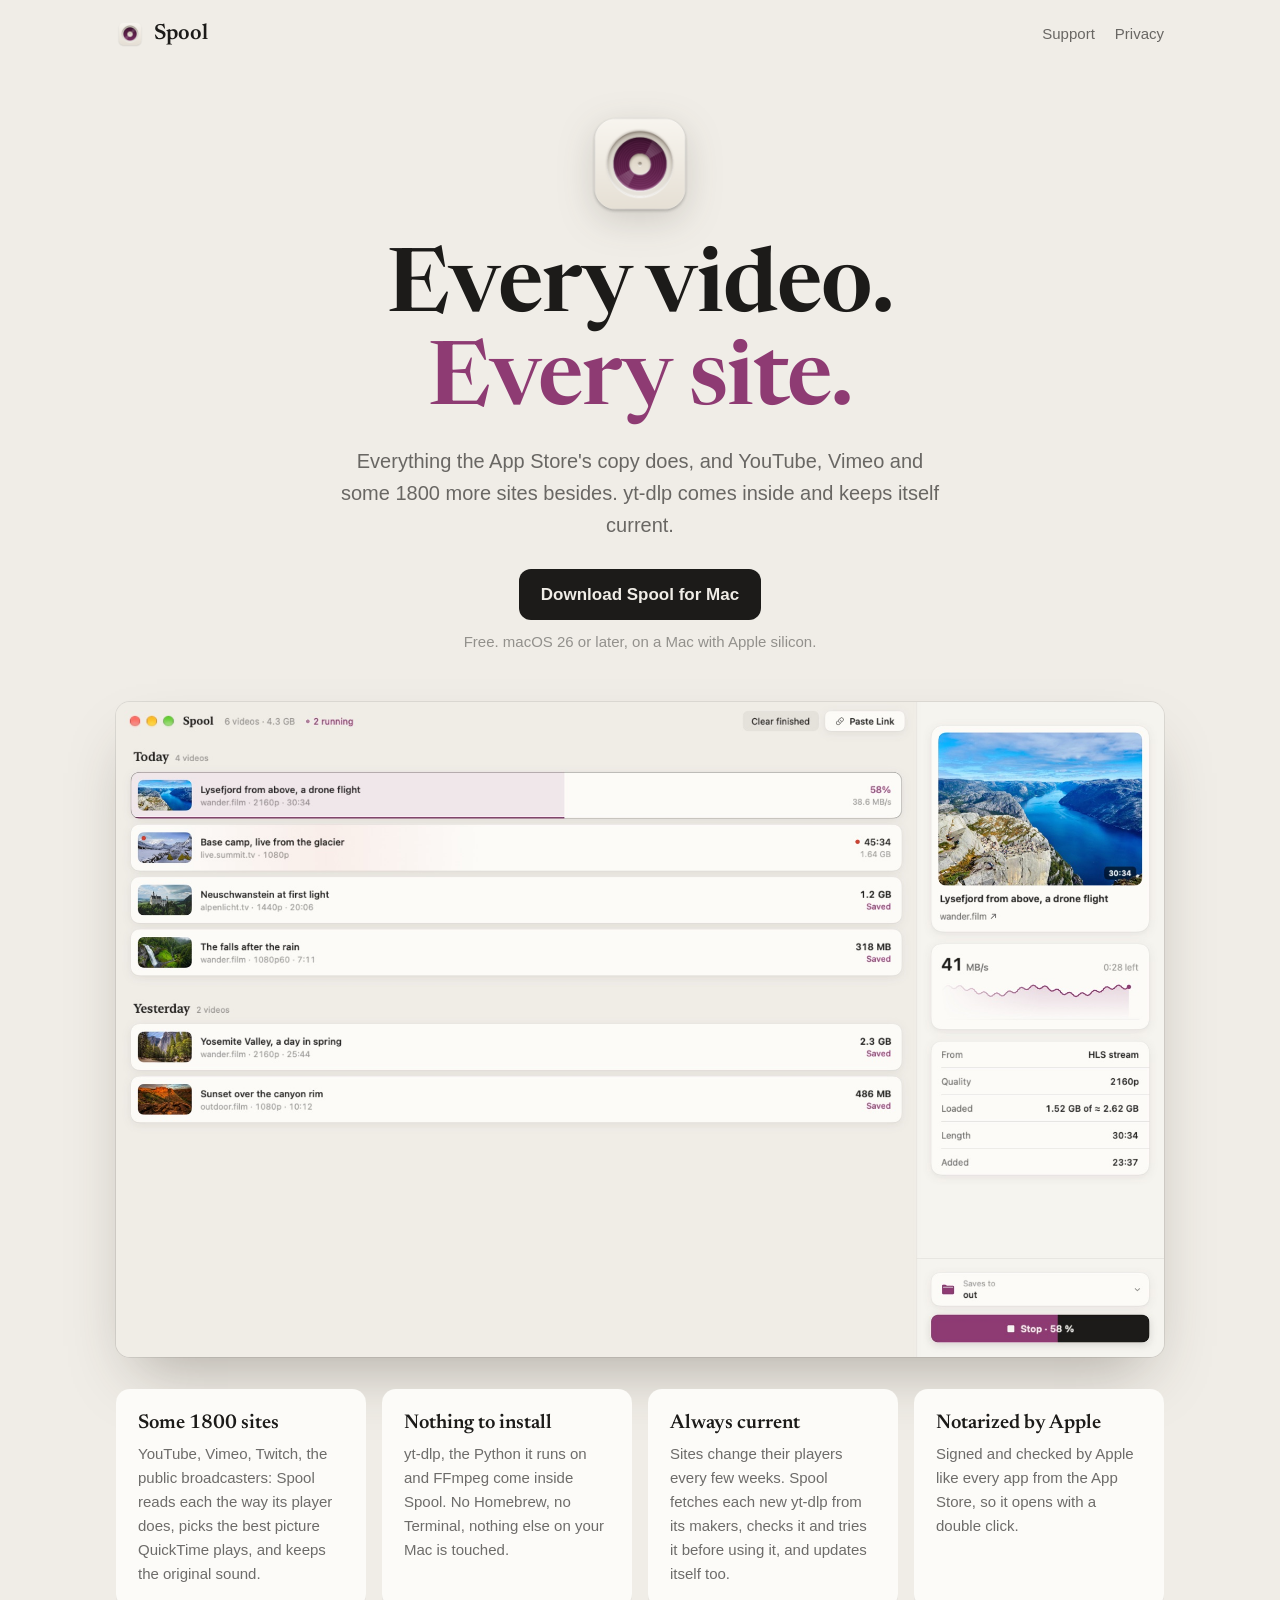
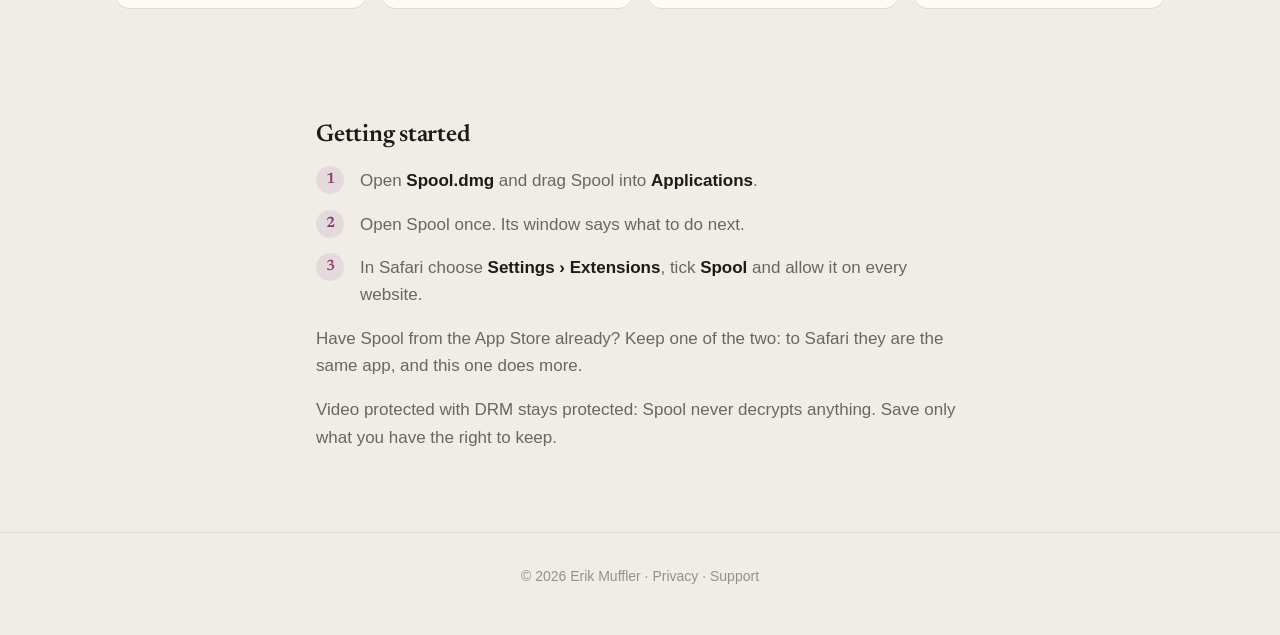
==== download.html @ 343c48d5 "Spool's pages, from the app's AppStore/web" ====
<!doctype html>
<html lang="en">
<head>
<meta charset="utf-8">
<meta name="viewport" content="width=device-width, initial-scale=1">
<title>Spool for the Mac: every video, every site</title>
<meta name="description" content="Spool from its maker, free: everything the App Store's copy does, and YouTube, Vimeo and some 1800 more sites, with yt-dlp inside. Notarized by Apple, and it keeps itself up to date.">
<meta property="og:title" content="Spool for the Mac: every video, every site">
<meta property="og:description" content="Free. YouTube, Vimeo and some 1800 more sites, with yt-dlp inside, notarized by Apple.">
<meta property="og:image" content="https://mfrports.github.io/spool-web/og.jpg">
<link rel="icon" href="icon.png">
<link rel="stylesheet" href="site.css">
</head>
<body>
<header class="bar"><a class="brand" href="./"><img src="icon.png" alt="" width="28" height="28">Spool</a><nav><a href="support.html">Support</a><a href="privacy.html">Privacy</a></nav></header>
<main>
  <section class="hero">
    <img class="icon" src="icon.png" alt="Spool's icon, a record pressed into paper">
    <h1>Every video.<br><em>Every site.</em></h1>
    <p class="lede">Everything the App Store's copy does, and YouTube, Vimeo and some 1800 more sites besides. yt-dlp comes inside and keeps itself current.</p>
    <div class="buy">
      <a class="badge" href="https://github.com/mfrports/spool-web/releases/latest/download/Spool.dmg">Download Spool for Mac</a>
      <span class="price">Free. macOS 26 or later, on a Mac with Apple silicon.</span>
    </div>
  </section>
  <div class="shot"><img src="shot-hero.jpg" alt="Spool's window: a film coming in, a live broadcast being recorded, and the downloads of the day"></div>
  <section class="rows">
    <div class="row"><h3>Some 1800 sites</h3><p>YouTube, Vimeo, Twitch, the public broadcasters: Spool reads each the way its player does, picks the best picture QuickTime plays, and keeps the original sound.</p></div>
    <div class="row"><h3>Nothing to install</h3><p>yt-dlp, the Python it runs on and FFmpeg come inside Spool. No Homebrew, no Terminal, nothing else on your Mac is touched.</p></div>
    <div class="row"><h3>Always current</h3><p>Sites change their players every few weeks. Spool fetches each new yt-dlp from its makers, checks it and tries it before using it, and updates itself too.</p></div>
    <div class="row"><h3>Notarized by Apple</h3><p>Signed and checked by Apple like every app from the App Store, so it opens with a double click.</p></div>
  </section>
  <section class="page steps">
    <h2>Getting started</h2>
    <ol>
      <li>Open <strong>Spool.dmg</strong> and drag Spool into <strong>Applications</strong>.</li>
      <li>Open Spool once. Its window says what to do next.</li>
      <li>In Safari choose <strong>Settings › Extensions</strong>, tick <strong>Spool</strong> and allow it on every website.</li>
    </ol>
    <p>Have Spool from the App Store already? Keep one of the two: to Safari they are the same app, and this one does more.</p>
    <p>Video protected with DRM stays protected: Spool never decrypts anything. Save only what you have the right to keep.</p>
  </section>
</main>
<footer class="foot">© 2026 Erik Muffler · <a href="privacy.html">Privacy</a> · <a href="support.html">Support</a></footer>
</body>
</html>
---- site.css ----
/* Spool's site: warm paper, near-black ink, and thread (mulberry), as in the app (Views/Theme.swift). */
@import url("https://fonts.googleapis.com/css2?family=Newsreader:opsz,wght@6..72,500;6..72,600&display=swap");

:root {
  --paper: #F0EDE7; --panel: #F6F4EF; --card: #FCFBF8; --ink: #1C1B19;
  --ink2: rgba(28, 27, 25, .64); --ink3: rgba(28, 27, 25, .44); --hair: rgba(28, 27, 25, .09);
  --glow: #8E3B73; --glow-wash: rgba(142, 59, 115, .10);
  color-scheme: light dark;
}
@media (prefers-color-scheme: dark) {
  :root:not([data-theme="light"]) {
    --paper: #1B1A18; --panel: #22211F; --card: #2A2926; --ink: #EDEAE4;
    --ink2: rgba(237, 234, 228, .64); --ink3: rgba(237, 234, 228, .44); --hair: rgba(237, 234, 228, .09);
    --glow: #D78EC0; --glow-wash: rgba(215, 142, 192, .16);
  }
}
:root[data-theme="dark"] {
  --paper: #1B1A18; --panel: #22211F; --card: #2A2926; --ink: #EDEAE4;
  --ink2: rgba(237, 234, 228, .64); --ink3: rgba(237, 234, 228, .44); --hair: rgba(237, 234, 228, .09);
  --glow: #D78EC0; --glow-wash: rgba(215, 142, 192, .16);
}

* { box-sizing: border-box; }
html { -webkit-text-size-adjust: 100%; }
body {
  margin: 0; background: var(--paper); color: var(--ink);
  font: 17px/1.6 -apple-system, BlinkMacSystemFont, "SF Pro Text", "Helvetica Neue", sans-serif;
  -webkit-font-smoothing: antialiased;
}
a { color: var(--glow); text-decoration: none; }
a:hover { text-decoration: underline; text-underline-offset: 3px; }
code { font: 14px ui-monospace, "SF Mono", Menlo, monospace; background: var(--glow-wash); padding: 1px 6px; border-radius: 6px; word-break: break-all; }

.bar { display: flex; align-items: center; justify-content: space-between; max-width: 1080px; margin: 0 auto; padding: 20px 16px; }
.brand { display: flex; align-items: center; gap: 10px; font: 600 22px/1 Newsreader, "New York", Georgia, serif; color: var(--ink); }
.brand:hover { text-decoration: none; }
.bar nav a { color: var(--ink2); margin-left: 20px; font-size: 15px; }

.page { max-width: 680px; margin: 0 auto; padding: 24px 16px 64px; }
h1, h2, .display { font-family: Newsreader, "New York", Georgia, serif; font-weight: 600; letter-spacing: -0.01em; }
h1 { font-size: clamp(40px, 8vw, 56px); line-height: 1.05; margin: 24px 0 16px; }
h2 { font-size: 24px; line-height: 1.25; margin: 40px 0 8px; }
.lede { font-size: 20px; color: var(--ink2); margin: 0 0 8px; }
p, li { color: var(--ink2); }
strong { color: var(--ink); font-weight: 600; }
ul { padding-left: 20px; }
li { margin: 10px 0; }

.foot { text-align: center; color: var(--ink3); font-size: 14px; padding: 32px 16px 48px; border-top: 1px solid var(--hair); }
.foot a { color: var(--ink3); }

/* The landing page */
.hero { text-align: center; padding: 40px 16px 0; }
.hero img.icon { width: 112px; height: 112px; filter: drop-shadow(0 10px 18px rgba(58, 50, 38, .18)); }
.hero h1 { font-size: clamp(44px, 9vw, 88px); margin: 16px auto 16px; max-width: 900px; }
.hero h1 em { font-style: normal; color: var(--glow); }
.hero .lede { max-width: 620px; margin: 0 auto 28px; }
.buy { display: inline-flex; flex-direction: column; align-items: center; gap: 10px; }
.buy .price { color: var(--ink3); font-size: 15px; }
.badge { display: inline-block; background: var(--ink); color: var(--paper); border-radius: 12px; padding: 12px 22px; font-weight: 600; }
.badge:hover { text-decoration: none; opacity: .92; }
.shot { max-width: 1080px; margin: 48px auto 0; padding: 0 16px; }
.shot img { width: 100%; height: auto; border-radius: 14px; box-shadow: 0 30px 60px -20px rgba(58, 50, 38, .35), 0 0 0 1px var(--hair); }
.rows { max-width: 1080px; margin: 0 auto; padding: 24px 16px 64px; display: grid; gap: 16px; grid-template-columns: repeat(auto-fit, minmax(240px, 1fr)); }
.row { background: var(--card); border-radius: 14px; padding: 22px; box-shadow: 0 1px 0 var(--hair); }
.row h3 { font: 600 20px/1.25 Newsreader, "New York", Georgia, serif; margin: 0 0 6px; color: var(--ink); }
.row p { margin: 0; font-size: 15px; }

/* The download page */
.steps { padding-top: 8px; }
.steps ol { padding-left: 0; list-style: none; counter-reset: step; }
.steps ol li { counter-increment: step; position: relative; padding-left: 44px; margin: 16px 0; }
.steps ol li::before {
  content: counter(step); position: absolute; left: 0; top: -1px; width: 28px; height: 28px; border-radius: 50%;
  background: var(--glow-wash); color: var(--glow); font: 600 15px/28px Newsreader, "New York", Georgia, serif; text-align: center;
}
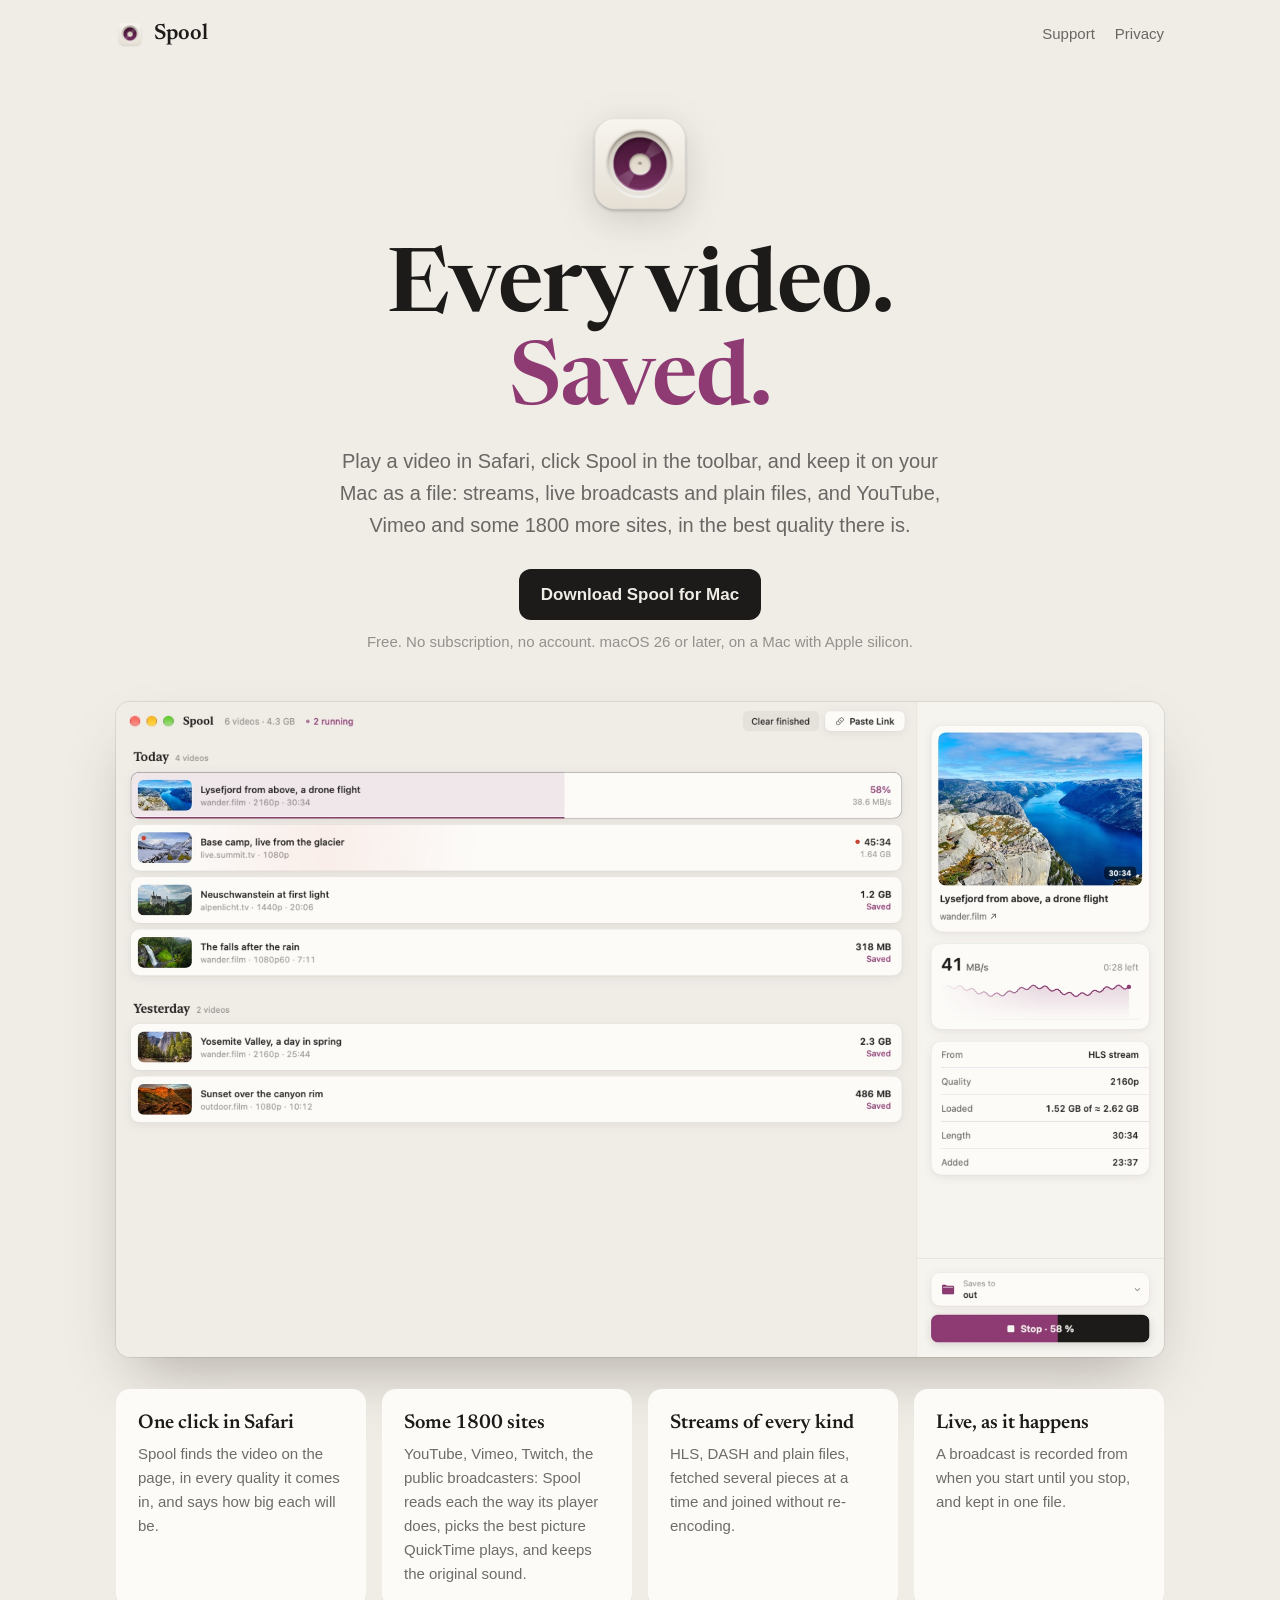
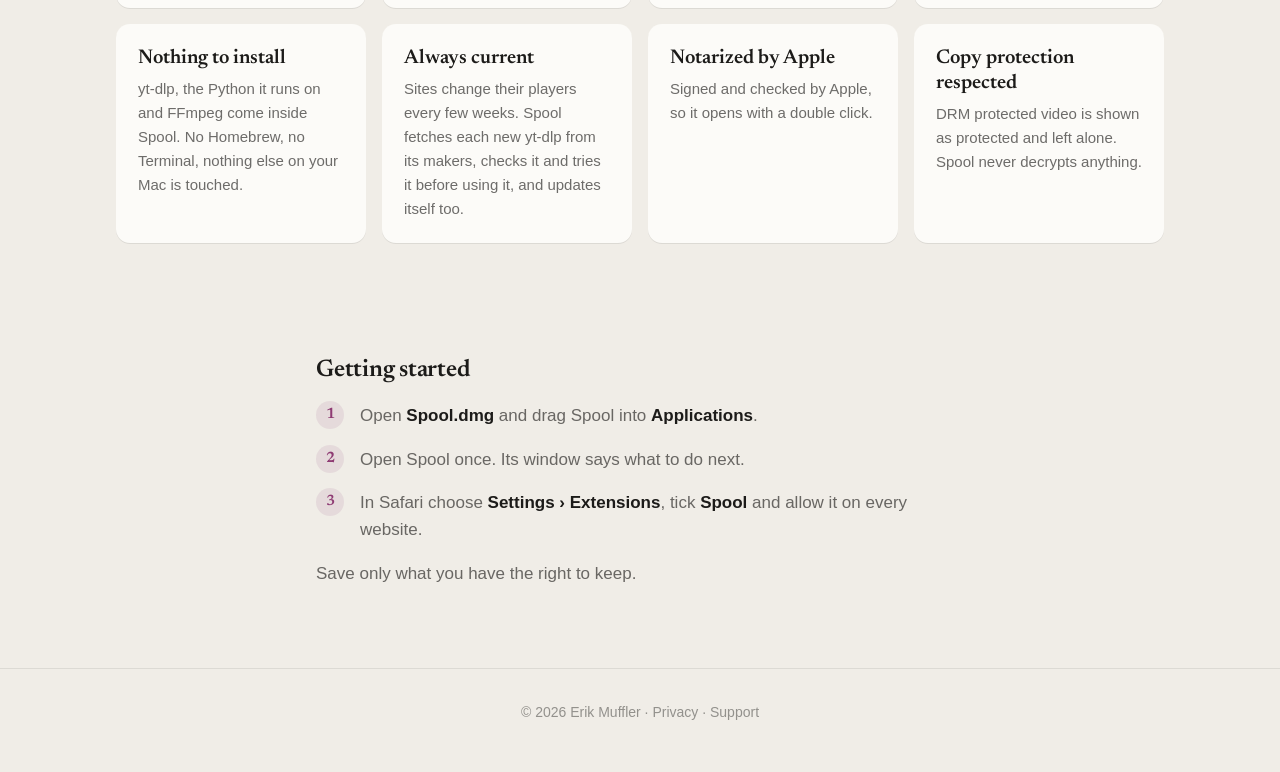
==== commit 96db3cdf: "Spool's pages, from the app's Website/" ====
--- a/download.html
+++ b/download.html
@@ -3,44 +3,9 @@
 <head>
 <meta charset="utf-8">
 <meta name="viewport" content="width=device-width, initial-scale=1">
-<title>Spool for the Mac: every video, every site</title>
-<meta name="description" content="Spool from its maker, free: everything the App Store's copy does, and YouTube, Vimeo and some 1800 more sites, with yt-dlp inside. Notarized by Apple, and it keeps itself up to date.">
-<meta property="og:title" content="Spool for the Mac: every video, every site">
-<meta property="og:description" content="Free. YouTube, Vimeo and some 1800 more sites, with yt-dlp inside, notarized by Apple.">
-<meta property="og:image" content="https://mfrports.github.io/spool-web/og.jpg">
-<link rel="icon" href="icon.png">
-<link rel="stylesheet" href="site.css">
+<title>Spool</title>
+<link rel="canonical" href="https://mfrports.github.io/spool-web/">
+<meta http-equiv="refresh" content="0; url=./">
 </head>
-<body>
-<header class="bar"><a class="brand" href="./"><img src="icon.png" alt="" width="28" height="28">Spool</a><nav><a href="support.html">Support</a><a href="privacy.html">Privacy</a></nav></header>
-<main>
-  <section class="hero">
-    <img class="icon" src="icon.png" alt="Spool's icon, a record pressed into paper">
-    <h1>Every video.<br><em>Every site.</em></h1>
-    <p class="lede">Everything the App Store's copy does, and YouTube, Vimeo and some 1800 more sites besides. yt-dlp comes inside and keeps itself current.</p>
-    <div class="buy">
-      <a class="badge" href="https://github.com/mfrports/spool-web/releases/latest/download/Spool.dmg">Download Spool for Mac</a>
-      <span class="price">Free. macOS 26 or later, on a Mac with Apple silicon.</span>
-    </div>
-  </section>
-  <div class="shot"><img src="shot-hero.jpg" alt="Spool's window: a film coming in, a live broadcast being recorded, and the downloads of the day"></div>
-  <section class="rows">
-    <div class="row"><h3>Some 1800 sites</h3><p>YouTube, Vimeo, Twitch, the public broadcasters: Spool reads each the way its player does, picks the best picture QuickTime plays, and keeps the original sound.</p></div>
-    <div class="row"><h3>Nothing to install</h3><p>yt-dlp, the Python it runs on and FFmpeg come inside Spool. No Homebrew, no Terminal, nothing else on your Mac is touched.</p></div>
-    <div class="row"><h3>Always current</h3><p>Sites change their players every few weeks. Spool fetches each new yt-dlp from its makers, checks it and tries it before using it, and updates itself too.</p></div>
-    <div class="row"><h3>Notarized by Apple</h3><p>Signed and checked by Apple like every app from the App Store, so it opens with a double click.</p></div>
-  </section>
-  <section class="page steps">
-    <h2>Getting started</h2>
-    <ol>
-      <li>Open <strong>Spool.dmg</strong> and drag Spool into <strong>Applications</strong>.</li>
-      <li>Open Spool once. Its window says what to do next.</li>
-      <li>In Safari choose <strong>Settings › Extensions</strong>, tick <strong>Spool</strong> and allow it on every website.</li>
-    </ol>
-    <p>Have Spool from the App Store already? Keep one of the two: to Safari they are the same app, and this one does more.</p>
-    <p>Video protected with DRM stays protected: Spool never decrypts anything. Save only what you have the right to keep.</p>
-  </section>
-</main>
-<footer class="foot">© 2026 Erik Muffler · <a href="privacy.html">Privacy</a> · <a href="support.html">Support</a></footer>
-</body>
+<body><p><a href="./">Spool</a></p></body>
 </html>
